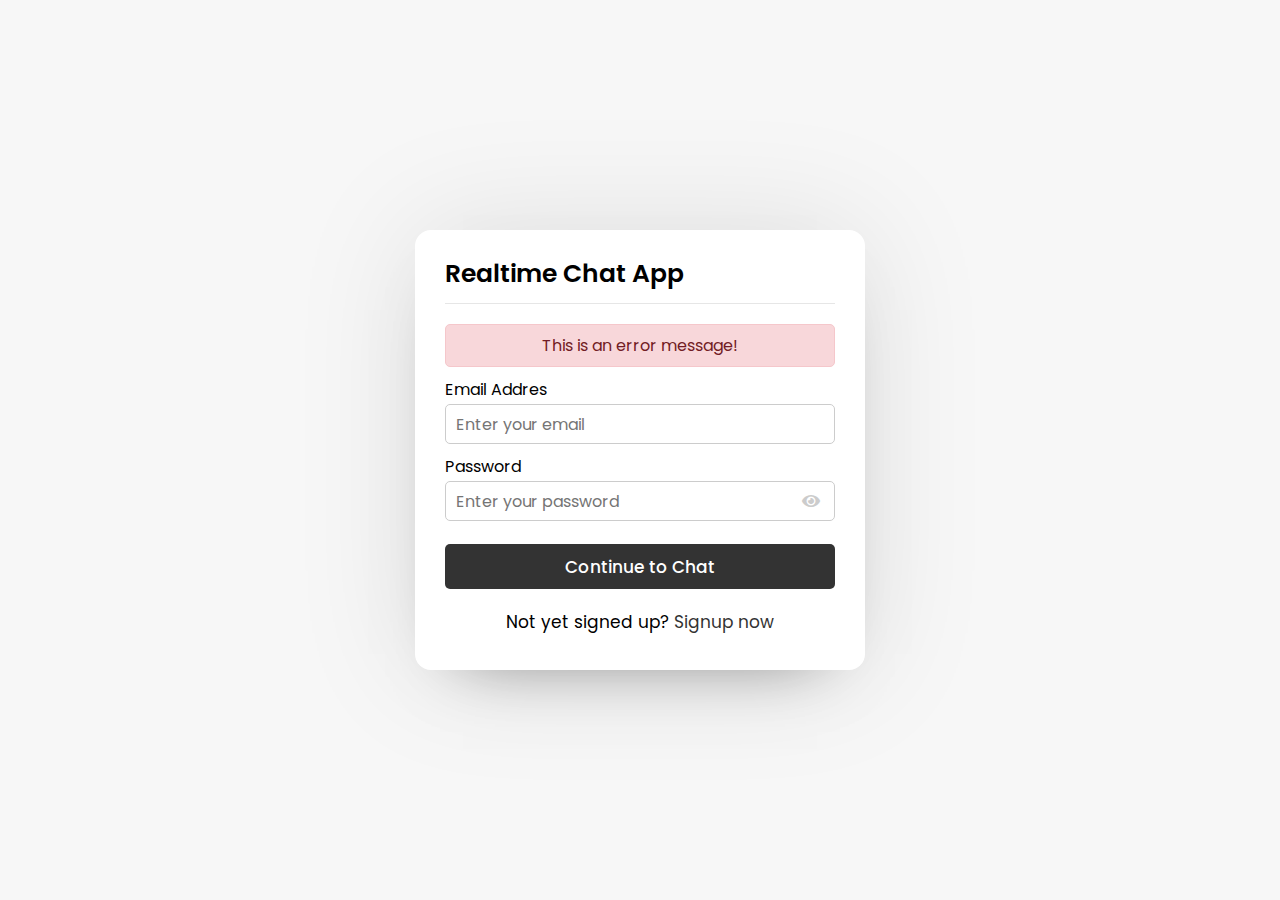
==== login.html @ 0484b49b "feat: register and login completed" ====
<!DOCTYPE html>
<html lang="en">
<head>
  <meta charset="UTF-8">
  <meta name="viewport" content="width=device-width, initial-scale=1.0">
  <title>Realtime Chat App | Hakiro</title>
  <link rel="stylesheet" href="style.css">
  <link rel="stylesheet" href="https://cdnjs.cloudflare.com/ajax/libs/font-awesome/5.15.2/css/all.min.css">
</head>
<body>
  <div class="wrapper">
    <section class="form login">
      <header>Realtime Chat App</header>
      <form action="#">
        <div class="error-txt">This is an error message!</div>
        <div class="field input">
          <label>Email Addres</label>
          <input type="text" placeholder="Enter your email">
        </div>
        <div class="field input">
          <label>Password</label>
          <input type="text" placeholder="Enter your password">
          <i class="fas fa-eye"></i>
        </div>
        <div class="field button">
          <input type="submit" value="Continue to Chat">
        </div>
      </form>
      <div class="link">Not yet signed up? <a href="#">Signup now</a></div>
    </section>
  </div>

</body>
</html>
---- style.css ----
@import url('https://fonts.googleapis.com/css2?family=Poppins:wght@100;200;300;400;500;600;700&display=swap');
*{
  margin: 0;
  padding: 0;
  box-sizing: border-box;
  text-decoration: none;
  font-family: 'Poppins', sans-serif;
}
body{
  display: flex;
  align-items: center;
  justify-content: center;
  min-height: 100vh;
  background: #f7f7f7;
}
.wrapper{
  background: #fff;
  width: 450px;
  border-radius: 16px;
  box-shadow: 0 0 128px 0 rgba(0,0,0,0.1), 0 32px 64px -48px rgba(0,0,0,0.5);
}

/* Signup Form CSS Code */
.form{
  padding: 25px 30px;
}
.form header{
  font-size: 25px;
  font-weight: 600;
  padding-bottom: 10px;
  border-bottom: 1px solid #e6e6e6;
}
.form form{
  margin: 20px 0;
}
.form form .error-txt{
  color: #721c24;
  background: #f8d7da;
  padding: 8px 10px;
  text-align: center;
  border-radius: 5px;
  margin-bottom: 10px;
  border: 1px solid #f5c7cb;
}
.form form .name-details{
  display: flex;
}
.form .name-details .field:first-child{
  margin-right: 10px;
}
.form .name-details .field:last-child{
  margin-left: 10px;
}
.form form .field{
  display: flex;
  position: relative;
  flex-direction: column;
  margin-bottom: 10px;
}
.form form .field label{
  margin-bottom: 2px;
}
.form form .field input{
  outline: none;
}
.form form .input input{
  height: 40px;
  width: 100%;
  font-size: 16px;
  padding: 0 10px;
  border: 1px solid #ccc;
  border-radius: 5px;
}
.form form .image input{
  font-size: 17px;
}
.form form .button input{
  margin-top: 13px;
  height: 45px;
  border: none;
  font-size: 17px;
  font-weight: 500;
  background: #333;
  color: #fff;
  border-radius: 5px;
  cursor: pointer;
}
.form form .field i{
  position: absolute;
  right: 15px;
  color: #ccc;
  top: 70%;
  transform: translateY(-50%);
  cursor: pointer;
}
.form .link{
  text-align: center;
  margin: 10px 0;
  font-size: 17px;
}
.form .link a{
  color: #333;
}
.form .link a:hover{
  text-decoration: underline;
}

/* Users Area CSS Code */
.users{
  padding: 25px 30px;
}
.users header,
.users-list a{
  display: flex;
  align-items: center;
  padding-bottom: 20px;
  justify-content: space-between;
  border-bottom: 1px solid #e6e6e6;
}
.wrapper img{
  object-fit: cover;
  border-radius: 50%;
}
:is(.users, .users-list) .content,
.users-list a .content{
  display: flex;
  align-items: center;
}
.users header .content img{
  height: 50px;
  width: 50px;
}
:is(.users, .users-list) .details{
  color: #000;
  margin-left: 15px;
}
:is(.users, .users-list) .details span{
  font-size: 18px;
  font-weight: 500;
}
.users header .logout{
  color: #fff;
  font-size: 17px;
  padding: 7px 15px;
  background: #333;
  border-radius: 5px;
}
.users .search{
  margin: 20px 0;
  display: flex;
  position: relative;
  align-items: center;
  justify-content: space-between;
}

.users .search .text{
  font-size: 18px;
}
.users .search input{
  position: absolute;
  height: 42px;
  width: calc(100% - 50px);
  border: 1px solid #ccc;
  padding: 0 13px;
  font-size: 16px;
  border-radius: 5px;
  outline: none;
}
.users .search button{
  width: 47px;
  height: 42px;
  border: none;
  outline: none;
  color: #fff;
  background: #333;
  cursor: pointer;
  font-size: 17px;
  border-radius: 0 5px 5px 0;
}
.users-list{

}
.users-list a{
  margin-bottom: 10px;
  page-break-after: 10px;
  padding-right: 15px;
  border-bottom-color: #f1f1f1;
}
.users-list a .content img{
  height: 40px;
  width: 40px;
}
.users-list a .status-dot{
  font-size: 12px;
  color: #468669;
}
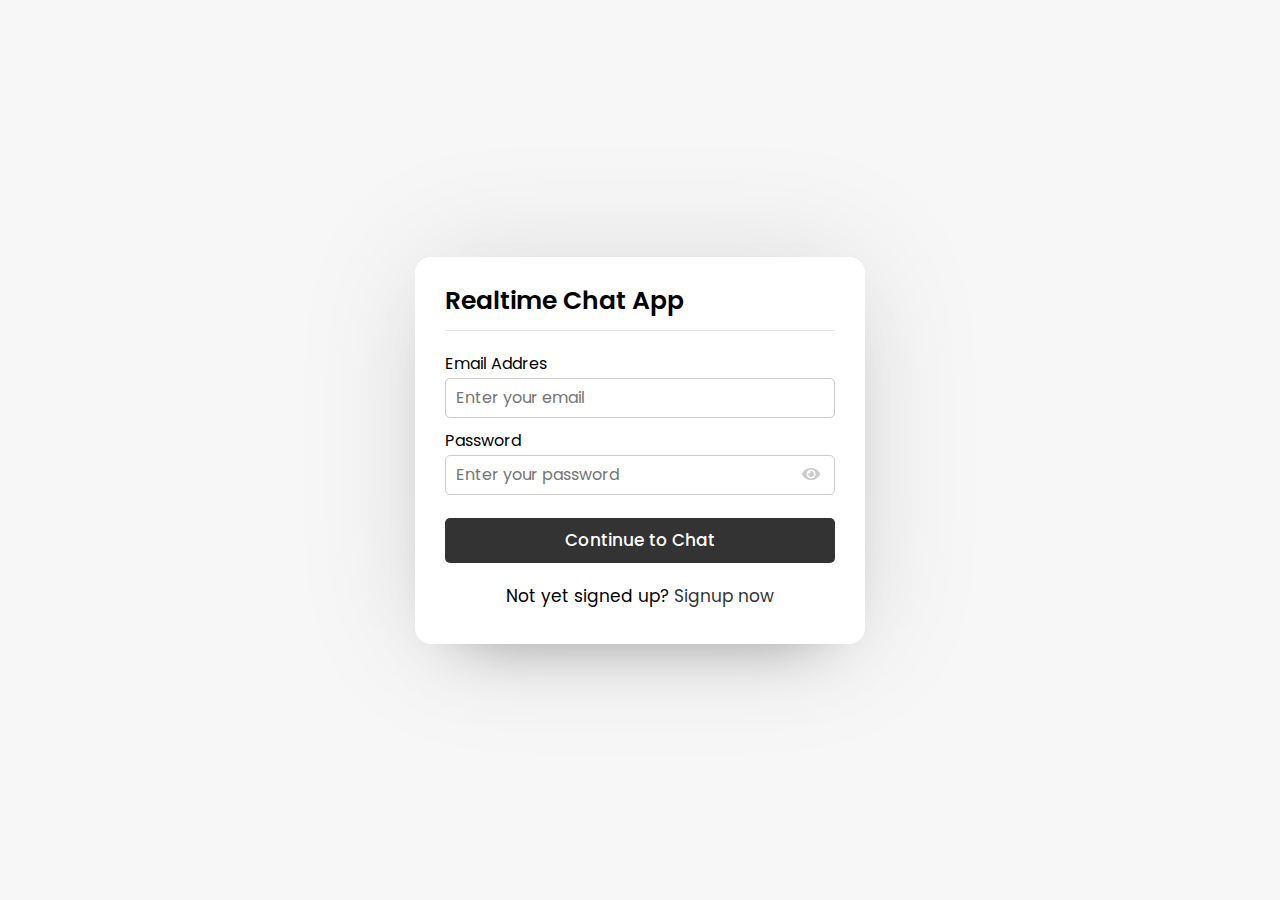
==== commit f88974de: "fix: front end coompleted." ====
--- a/login.html
+++ b/login.html
@@ -19,7 +19,7 @@
         </div>
         <div class="field input">
           <label>Password</label>
-          <input type="text" placeholder="Enter your password">
+          <input type="password" placeholder="Enter your password">
           <i class="fas fa-eye"></i>
         </div>
         <div class="field button">
@@ -30,5 +30,7 @@
     </section>
   </div>
 
+  <script src="javascript/pass-show-hide.js"></script>
+
 </body>
 </html>--- a/style.css
+++ b/style.css
@@ -41,6 +41,7 @@
   border-radius: 5px;
   margin-bottom: 10px;
   border: 1px solid #f5c7cb;
+  display: none;
 }
 .form form .name-details{
   display: flex;
@@ -93,6 +94,10 @@
   transform: translateY(-50%);
   cursor: pointer;
 }
+.form form .field i.active::before{
+  color: #333;
+  content: "\f070";
+}
 .form .link{
   text-align: center;
   margin: 10px 0;
@@ -165,20 +170,39 @@
   font-size: 16px;
   border-radius: 5px;
   outline: none;
+  opacity: 0;
+  pointer-events: none;
+  transition: all 0.3s ease;
+}
+.users .search input.active{
+  opacity: 1;
+  pointer-events: auto;
 }
 .users .search button{
   width: 47px;
   height: 42px;
   border: none;
   outline: none;
-  color: #fff;
-  background: #333;
+  color: #333;
+  background: #fff;
   cursor: pointer;
   font-size: 17px;
   border-radius: 0 5px 5px 0;
+  transition: all 0.2s ease;
+}
+.users .search button.active{
+  color: #fff;
+  background: #333;
+}
+.users .search button.active i::before{
+  content: "\f00d";
 }
 .users-list{
-
+  max-height: 350px;
+  overflow-y: auto;
+}
+:is(.users-list, .chat-box)::-webkit-scrollbar{
+  width: 0px;
 }
 .users-list a{
   margin-bottom: 10px;
@@ -186,11 +210,110 @@
   padding-right: 15px;
   border-bottom-color: #f1f1f1;
 }
+.users-list a:last-child{
+  border: none;
+  border-bottom: 0px;
+}
 .users-list a .content img{
   height: 40px;
   width: 40px;
 }
+.users-list a .content p{
+  color: #67676a;
+}
 .users-list a .status-dot{
   font-size: 12px;
   color: #468669;
+}
+.users-list a .status-dot .offline{
+  color: #ccc;
+}
+
+/* Chat Area CSS Code */
+.chat-area header{
+  display: flex;
+  align-items: center;
+  padding: 18px 30px;
+}
+.chat-area header .back-icon{
+  font-size: 18px;
+  color: #333;
+}
+.chat-area header img{
+  height: 45px;
+  width: 45px;
+  margin: 0 15px;
+}
+.chat-area header span{
+  font-size: 17px;
+  font-weight: 500;
+}
+.chat-box{
+  height: 500px;
+  overflow-y: auto;
+  background: #f7f7f7;
+  padding: 10px 30px 20px 30px;
+  box-shadow: inset 0 32px 32px -32 rgba(0 0 0/ 5%), inset 0 -32px 32px -32px rgb(0 0 0 / 5%);
+}
+.chat-box .chat{
+  margin: 15px 0;
+}
+.chat-box .chat p{
+  word-wrap: break-word;
+  padding: 8px 16px;
+  box-shadow: 0 0 32px rgb(0 0 0/ 8%), 0 16px 16px -16px rgb(0 0 0 / 10%);
+}
+.chat-box .outgoing{
+  display: flex;
+}
+.outgoing .details{
+  margin-left: auto;
+  max-width: calc(100% - 130px);
+}
+.outgoing .details p{
+  background: #333;
+  color: #fff;
+  border-radius: 18px 18px 0 18px;
+}
+.chat-box .incoming{
+  display: flex;
+  align-items: flex-end;
+}
+.chat-box .incoming img{
+  height: 35px;
+  width: 35px;
+}
+.incoming .detail{
+  margin-left: 10px;
+  margin-right: auto;
+  max-width: calc(100% - 130px);
+}
+.incoming .details p{
+  background: #fff;
+  color: #333;
+  border-radius: 18px 18px 18px 0;
+}
+.chat-area .typing-area{
+  padding: 18px 30px;
+  display: flex;
+  justify-content: space-between;
+}
+.typing-area input{
+  height: 45px;
+  width: calc(100% - 58px);
+  font-size: 17px;
+  border: 1px solid #ccc;
+  padding: 0 13px;
+  border-radius: 5px 0 0 5px;
+  outline: none;
+}
+.typing-area button{
+  width: 55px;
+  border: none;
+  outline: none;
+  background: #333;
+  color: #fff;
+  font-size: 19px;
+  cursor: pointer;
+  border-radius: 0 5px 5px 0;
 }